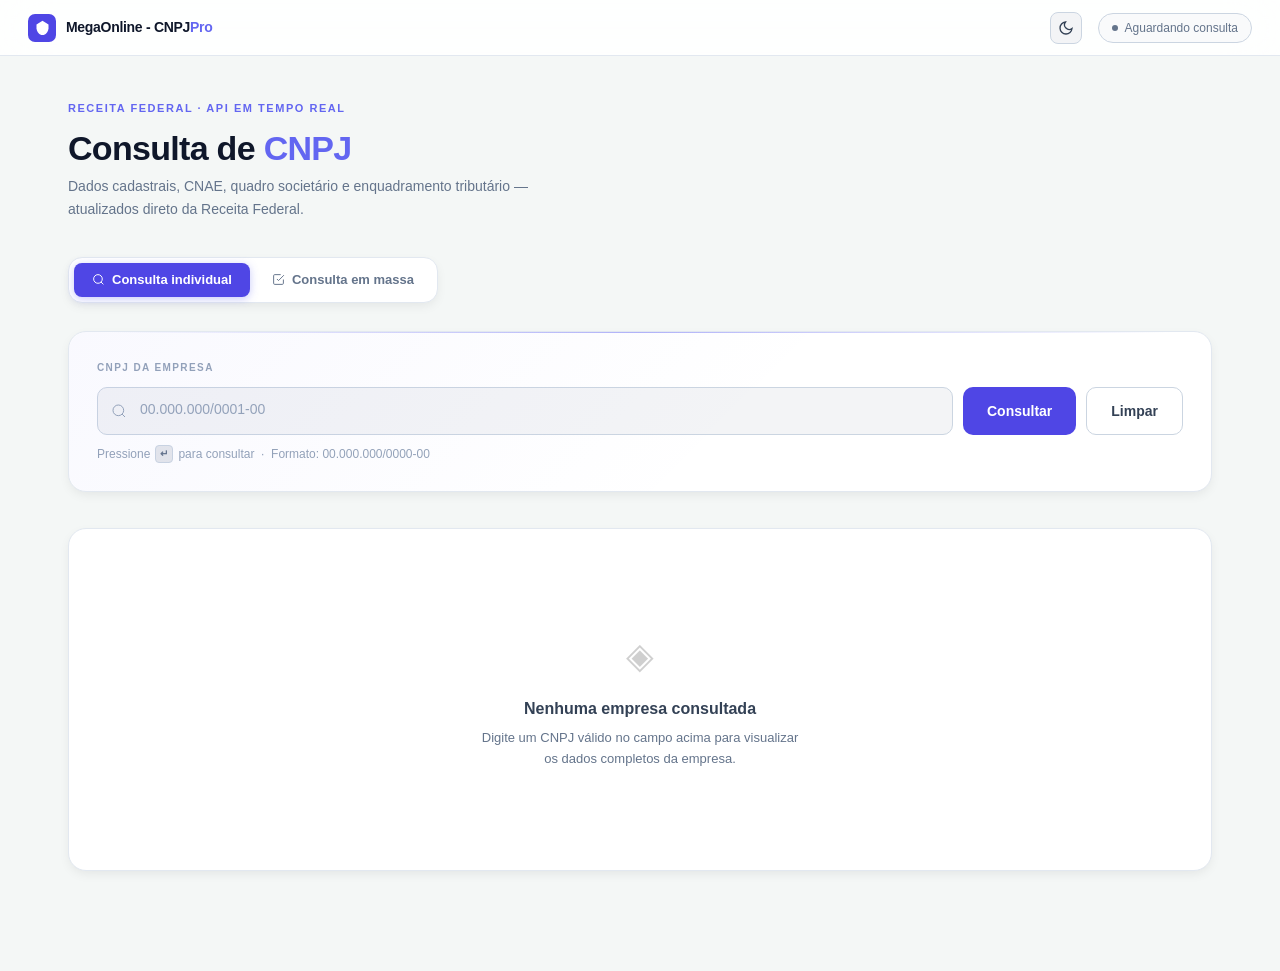
==== index.html @ 626a28a5 "fix: corrige Inscrição Estadual, fecha XSS e adiciona SEO, CSP e analytics A API de fallback (open.c" ====
<!DOCTYPE html>
<html lang="pt-BR">
<head>
  <meta charset="UTF-8" />
  <meta name="viewport" content="width=device-width, initial-scale=1.0" />
  <title>Consulta de CNPJ Grátis — Dados da Receita Federal | MegaOnline CNPJ Pro</title>
  <meta name="description" content="Consulte CNPJ grátis e sem cadastro: razão social, inscrição estadual, situação cadastral, CNAEs, quadro societário e regime tributário. Consulta individual ou em massa, com exportação em CSV." />
  <link rel="canonical" href="https://marcosdemori.github.io/consultar-cnpj/" />
  <meta name="robots" content="index, follow, max-image-preview:large" />
  <meta name="author" content="Marcos De Mori Laiola" />
  <meta name="referrer" content="strict-origin-when-cross-origin" />
  <meta name="theme-color" content="#09090b" media="(prefers-color-scheme: dark)" />
  <meta name="theme-color" content="#f4f7f6" media="(prefers-color-scheme: light)" />

  <!-- Content Security Policy: defesa em profundidade contra injeção via dados das APIs.
       'unsafe-inline' permanece em style-src porque o HTML e o render usam atributos
       style="..."; já script-src não precisa dele (nenhum script inline nem onclick).
       frame-ancestors é ignorado em meta tag e o GitHub Pages não define headers,
       então proteção contra clickjacking exigiria outra hospedagem. -->
  <meta http-equiv="Content-Security-Policy" content="default-src 'none'; script-src 'self' https://static.cloudflareinsights.com; style-src 'self' 'unsafe-inline' https://fonts.googleapis.com; font-src https://fonts.gstatic.com; img-src 'self' data:; connect-src https://publica.cnpj.ws https://open.cnpja.com https://cloudflareinsights.com https://static.cloudflareinsights.com; base-uri 'self'; form-action 'none'; object-src 'none'" />

  <!-- Open Graph / Twitter: preview ao compartilhar em WhatsApp, LinkedIn e X -->
  <meta property="og:type" content="website" />
  <meta property="og:site_name" content="MegaOnline CNPJ Pro" />
  <meta property="og:locale" content="pt_BR" />
  <meta property="og:url" content="https://marcosdemori.github.io/consultar-cnpj/" />
  <meta property="og:title" content="Consulta de CNPJ Grátis — Dados da Receita Federal" />
  <meta property="og:description" content="Razão social, inscrição estadual, situação cadastral, CNAEs e quadro societário. Consulta individual ou em massa, com exportação em CSV." />
  <meta property="og:image" content="https://marcosdemori.github.io/consultar-cnpj/og-image.png" />
  <meta property="og:image:width" content="1200" />
  <meta property="og:image:height" content="630" />
  <meta property="og:image:alt" content="MegaOnline CNPJ Pro — consulta de CNPJ" />
  <meta name="twitter:card" content="summary_large_image" />
  <meta name="twitter:title" content="Consulta de CNPJ Grátis — Dados da Receita Federal" />
  <meta name="twitter:description" content="Razão social, inscrição estadual, situação cadastral, CNAEs e quadro societário. Consulta individual ou em massa." />
  <meta name="twitter:image" content="https://marcosdemori.github.io/consultar-cnpj/og-image.png" />

  <link rel="icon" href="data:image/svg+xml,<svg xmlns='http://www.w3.org/2000/svg' viewBox='0 0 24 24' fill='%236366f1'><path d='M3 21h18v-2H3v2zm4-4h2v-2H7v2zm0-4h2v-2H7v2zm0-4h2V7H7v2zm4 8h2v-2h-2v2zm0-4h2v-2h-2v2zm0-4h2V7h-2v2zm4 8h2v-2h-2v2zm0-4h2v-2h-2v2zm0-4h2V7h-2v2zM5 5v14h14V5H5z'/></svg>"/>
  <link rel="apple-touch-icon" href="data:image/svg+xml,<svg xmlns='http://www.w3.org/2000/svg' viewBox='0 0 24 24' fill='%236366f1'><path d='M3 21h18v-2H3v2zm4-4h2v-2H7v2zm0-4h2v-2H7v2zm0-4h2V7H7v2zm4 8h2v-2h-2v2zm0-4h2v-2h-2v2zm0-4h2V7h-2v2zm4 8h2v-2h-2v2zm0-4h2v-2h-2v2zm0-4h2V7h-2v2zM5 5v14h14V5H5z'/></svg>"/>
  <link rel="manifest" href="manifest.json" />
  <link rel="preconnect" href="https://fonts.googleapis.com" />
  <link rel="preconnect" href="https://fonts.gstatic.com" crossorigin />
  <link href="https://fonts.googleapis.com/css2?family=Inter:wght@300;400;500;600;700&family=JetBrains+Mono:wght@400;500&display=swap" rel="stylesheet" />

  <link rel="stylesheet" href="styles.css" />

  <!-- Lê e remove o ?cnpj= da URL antes de qualquer script de terceiros carregar. -->
  <script src="boot.js"></script>

  <script type="application/ld+json">
  {
    "@context": "https://schema.org",
    "@type": "WebApplication",
    "name": "MegaOnline CNPJ Pro",
    "url": "https://marcosdemori.github.io/consultar-cnpj/",
    "applicationCategory": "BusinessApplication",
    "operatingSystem": "Any",
    "inLanguage": "pt-BR",
    "description": "Consulta de CNPJ com dados cadastrais, inscri\u00e7\u00e3o estadual, CNAEs, quadro societ\u00e1rio e regime tribut\u00e1rio, individual ou em massa.",
    "offers": { "@type": "Offer", "price": "0", "priceCurrency": "BRL" },
    "author": { "@type": "Person", "name": "Marcos De Mori Laiola" }
  }
  </script>
</head>

<body class="dark-mode">

  <nav class="nav">
    <a class="nav-logo" href="#">
      <div class="nav-mark">
        <svg viewBox="0 0 20 20"><path d="M10 1L2 6v5c0 4.418 3.358 8.558 8 9.5C14.642 19.558 18 15.418 18 11V6L10 1z"/></svg>
      </div>
      <span class="nav-brand">MegaOnline - CNPJ<span>Pro</span></span>
    </a>
    <button class="theme-btn" id="themeToggle" type="button" title="Alternar tema" aria-label="Alternar entre tema claro e escuro">
      <svg id="themeIcon" viewBox="0 0 24 24"><path d="M12 1v2M12 21v2M4.22 4.22l1.42 1.42M18.36 18.36l1.42 1.42M1 12h2M21 12h2M4.22 19.78l1.42-1.42M18.36 5.64l1.42-1.42M12 7a5 5 0 1 0 0 10 5 5 0 0 0 0-10z"></path></svg>
    </button>
    <div class="nav-pill" id="statusBadge" role="status" aria-live="polite"><div class="nav-dot"></div>Aguardando consulta</div>
  </nav>

  <div class="shell">
    <div class="hero">
      <div class="hero-tag">Receita Federal · API em tempo real</div>
      <h1 class="hero-title">Consulta de <em>CNPJ</em></h1>
      <p class="hero-desc">Dados cadastrais, CNAE, quadro societário e enquadramento tributário — atualizados direto da Receita Federal.</p>
    </div>

    <!-- TABS -->
    <div class="tabs">
      <button class="tab-btn active" id="tabUnico" type="button" role="tab" aria-selected="true" aria-controls="panelUnico">
        <svg viewBox="0 0 24 24"><circle cx="11" cy="11" r="8"/><path d="m21 21-4.35-4.35"/></svg>
        Consulta individual
      </button>
      <button class="tab-btn" id="tabMassa" type="button" role="tab" aria-selected="false" aria-controls="panelMassa">
        <svg viewBox="0 0 24 24"><path d="M9 11l3 3L22 4"/><path d="M21 12v7a2 2 0 01-2 2H5a2 2 0 01-2-2V5a2 2 0 012-2h11"/></svg>
        Consulta em massa
      </button>
    </div>

    <!-- PAINEL INDIVIDUAL -->
    <div class="tab-panel active" id="panelUnico">
      <div class="search-card">
        <div class="s-lbl">CNPJ da empresa</div>
        <div class="s-row">
          <div class="s-wrap">
            <svg class="s-ico" viewBox="0 0 24 24"><circle cx="11" cy="11" r="8"/><path d="m21 21-4.35-4.35"/></svg>
            <input class="s-in mono" id="cnpjInput" type="text" placeholder="00.000.000/0001-00" autocomplete="off" spellcheck="false"/>
          </div>
          <button class="btn btn-p" id="consultarBtn">Consultar</button>
          <button class="btn btn-g" id="limparBtn">Limpar</button>
        </div>
        <div class="s-hint">Pressione <span class="kbd">↵</span> para consultar &nbsp;·&nbsp; Formato: 00.000.000/0000-00</div>
        <div class="err" id="errorBox">
          <svg class="err-ic" viewBox="0 0 24 24"><circle cx="12" cy="12" r="10"/><path d="M12 8v4M12 16h.01"/></svg>
          <span id="errorText"></span>
        </div>
        <div class="toast" id="toastBox"></div>
        <div class="hist" id="historyStrip">
          <div class="hist-lbl">Consultas recentes</div>
          <div class="hist-row" id="historyList"></div>
        </div>
      </div>

      <div class="empty" id="emptyState">
        <div class="empty-g">◈</div>
        <h2>Nenhuma empresa consultada</h2>
        <p>Digite um CNPJ válido no campo acima para visualizar os dados completos da empresa.</p>
      </div>

      <div class="result" id="resultSection">
        <div class="banner ani">
          <div class="ban-top">
            <div>
              <div class="ban-name" id="banName">—</div>
              <div class="ban-fantasy" id="banFantasy">—</div>
              <div class="badges" id="banBadges"></div>
            </div>
          </div>
          <div class="ban-meta" id="banMeta"></div>
          <div class="ban-acts">
            <button class="bact" id="shareBtn">
              <svg viewBox="0 0 24 24"><path d="M10 13a5 5 0 007.54.54l3-3a5 5 0 00-7.07-7.07l-1.72 1.71"/><path d="M14 11a5 5 0 00-7.54-.54l-3 3a5 5 0 007.07 7.07l1.71-1.71"/></svg>
              Copiar link
            </button>
            <button class="bact" id="pdfBtn">
              <svg viewBox="0 0 24 24"><path d="M14 2H6a2 2 0 00-2 2v16a2 2 0 002 2h12a2 2 0 002-2V8z"/><polyline points="14,2 14,8 20,8"/><line x1="16" y1="13" x2="8" y2="13"/><line x1="16" y1="17" x2="8" y2="17"/></svg>
              Exportar PDF
            </button>
          </div>
        </div>

        <div class="cgrid ani">
          <div class="mcol">
            <div class="card">
              <div class="ch">
                <div class="ch-left">
                  <div class="cicon ci-i"><svg viewBox="0 0 24 24"><path d="M20 21v-2a4 4 0 00-4-4H8a4 4 0 00-4 4v2"/><circle cx="12" cy="7" r="4"/></svg></div>
                  <div><div class="ctitle">Dados cadastrais</div><div class="csub">Registro na Receita Federal</div></div>
                </div>
              </div>
              <div class="fgrid" id="dadosCadastrais"></div>
            </div>
            <div class="card">
              <div class="ch">
                <div class="ch-left">
                  <div class="cicon ci-t"><svg viewBox="0 0 24 24"><path d="M21 10c0 7-9 13-9 13S3 17 3 10a9 9 0 0118 0z"/><circle cx="12" cy="10" r="3"/></svg></div>
                  <div><div class="ctitle">Endereço e contato</div><div class="csub">Localização do estabelecimento</div></div>
                </div>
              </div>
              <div class="fgrid" id="enderecoContato"></div>
            </div>
            <div class="card">
              <div class="ch">
                <div class="ch-left">
                  <div class="cicon ci-b"><svg viewBox="0 0 24 24"><path d="M9 5H7a2 2 0 00-2 2v12a2 2 0 002 2h10a2 2 0 002-2V7a2 2 0 00-2-2h-2"/><rect x="9" y="3" width="6" height="4" rx="1"/><path d="M9 12h6M9 16h4"/></svg></div>
                  <div><div class="ctitle">Atividades CNAE</div><div class="csub">Classificação Nacional de Atividades Econômicas</div></div>
                </div>
                <div class="ccnt" id="cnaeCount"></div>
              </div>
              <div class="sec-h">Atividade principal</div>
              <div id="cnaeMain"></div>
              <div id="cnaeSecWrap">
                <div class="sec-h">Atividades secundárias</div>
                <div class="csec" id="cnaeList"></div>
              </div>
            </div>
            <div class="card">
              <div class="ch">
                <div class="ch-left">
                  <div class="cicon ci-p"><svg viewBox="0 0 24 24"><path d="M17 21v-2a4 4 0 00-4-4H5a4 4 0 00-4 4v2"/><circle cx="9" cy="7" r="4"/><path d="M23 21v-2a4 4 0 00-3-3.87M16 3.13a4 4 0 010 7.75"/></svg></div>
                  <div><div class="ctitle">Quadro societário</div><div class="csub">Sócios e qualificações</div></div>
                </div>
                <div class="ccnt" id="sociosCount"></div>
              </div>
              <div id="sociosList" style="margin-top:4px"></div>
            </div>
          </div>
          <div class="scol">
            <div class="card">
              <div class="ch">
                <div class="ch-left">
                  <div class="cicon ci-g"><svg viewBox="0 0 24 24"><path d="M12 22s8-4 8-10V5l-8-3-8 3v7c0 6 8 10 8 10z"/></svg></div>
                  <div><div class="ctitle">Regime tributário</div><div class="csub">Enquadramento fiscal</div></div>
                </div>
              </div>
              <div id="regimeSection"></div>
            </div>
            <div class="card">
              <div class="ch">
                <div class="ch-left">
                  <div class="cicon ci-a"><svg viewBox="0 0 24 24"><line x1="12" y1="1" x2="12" y2="23"/><path d="M17 5H9.5a3.5 3.5 0 000 7h5a3.5 3.5 0 010 7H6"/></svg></div>
                  <div><div class="ctitle">Capital e porte</div><div class="csub">Informações societárias</div></div>
                </div>
              </div>
              <div class="fgrid col1" id="capitalPorte" style="margin-top:4px"></div>
            </div>
            <div class="card">
              <div class="ch">
                <div class="ch-left">
                  <div class="cicon ci-i"><svg viewBox="0 0 24 24"><rect x="2" y="3" width="20" height="14" rx="2"/><line x1="8" y1="21" x2="16" y2="21"/><line x1="12" y1="17" x2="12" y2="21"/></svg></div>
                  <div><div class="ctitle">Inscrições</div><div class="csub">Estadual e municipal</div></div>
                </div>
              </div>
              <div class="fgrid col1" id="inscricoes" style="margin-top:4px"></div>
            </div>
            <div class="card">
              <div class="ch">
                <div class="ch-left">
                  <div class="cicon ci-r"><svg viewBox="0 0 24 24"><rect x="3" y="4" width="18" height="18" rx="2"/><line x1="16" y1="2" x2="16" y2="6"/><line x1="8" y1="2" x2="8" y2="6"/><line x1="3" y1="10" x2="21" y2="10"/></svg></div>
                  <div><div class="ctitle">Cronologia</div><div class="csub">Datas relevantes</div></div>
                </div>
              </div>
              <div class="tl" id="cronologia" style="margin-top:8px"></div>
            </div>
          </div>
        </div>
      </div>
    </div><!-- /panelUnico -->

    <!-- PAINEL EM MASSA -->
    <div class="tab-panel" id="panelMassa">
      <div class="bulk-card">
        <div class="bulk-header">
          <div>
            <div class="bulk-title">Consulta em massa</div>
            <div class="bulk-sub">Cole um CNPJ por linha (com ou sem formatação). Limite de 50 por lote.</div>
          </div>
        </div>

        <div class="bulk-textarea-wrap">
          <textarea class="bulk-textarea" id="bulkInput" placeholder="11.111.111/0001-11&#10;22.222.222/0001-22&#10;33333333000133&#10;..." spellcheck="false"></textarea>
          <div class="bulk-count-badge" id="bulkCountBadge">0 CNPJs</div>
        </div>

        <div class="bulk-opts">
          <label class="bulk-opt-label">
            Intervalo entre consultas:
            <input type="range" id="delaySlider" min="1" max="10" value="3" step="1"/>
            <span class="delay-val" id="delayVal">3s</span>
          </label>
        </div>

        <div class="bulk-actions">
          <button class="btn btn-p" id="bulkStartBtn" style="height:42px;font-size:13px">
            Iniciar consultas
          </button>
          <button class="btn btn-g" id="bulkStopBtn" style="height:42px;font-size:13px;display:none">
            Pausar
          </button>
          <button class="btn btn-g" id="bulkClearBtn" style="height:42px;font-size:13px">
            Limpar
          </button>
        </div>
      </div>

      <!-- PROGRESSO -->
      <div class="bulk-progress" id="bulkProgress">
        <div class="progress-header">
          <span class="progress-label" id="progressLabel">Consultando...</span>
          <span class="progress-pct" id="progressPct">0%</span>
        </div>
        <div class="progress-bar-wrap"><div class="progress-bar" id="progressBar"></div></div>
        <div class="progress-stats">
          <div class="pstat"><div class="pstat-n" id="ps-total">0</div><div class="pstat-l">Total</div></div>
          <div class="pstat"><div class="pstat-n a" id="ps-pend">0</div><div class="pstat-l">Pendentes</div></div>
          <div class="pstat"><div class="pstat-n g" id="ps-ok">0</div><div class="pstat-l">Sucesso</div></div>
          <div class="pstat"><div class="pstat-n r" id="ps-err">0</div><div class="pstat-l">Erros</div></div>
        </div>

        <div class="bulk-results-wrap">
          <div class="bulk-results-head">
            <div class="brh-cell">CNPJ</div>
            <div class="brh-cell">Razão social</div>
            <div class="brh-cell">IE</div>
            <div class="brh-cell">Regime</div>
            <div class="brh-cell">Situação</div>
            <div class="brh-cell">Status</div>
          </div>
          <div class="bulk-results-body" id="bulkResultsBody"></div>
        </div>

        <div class="bulk-export-bar">
          <span class="export-label" id="exportLabel">—</span>
          <div class="export-btns">
            <button class="btn-sm" id="exportCsvBtn" disabled>
              <svg viewBox="0 0 24 24"><path d="M21 15v4a2 2 0 01-2 2H5a2 2 0 01-2-2v-4"/><polyline points="7,10 12,15 17,10"/><line x1="12" y1="15" x2="12" y2="3"/></svg>
              Exportar CSV
            </button>
            <button class="btn-sm accent" id="copiarTudoBtn" disabled>
              <svg viewBox="0 0 24 24"><rect x="9" y="9" width="13" height="13" rx="2"/><path d="M5 15H4a2 2 0 01-2-2V4a2 2 0 012-2h9a2 2 0 012 2v1"/></svg>
              Copiar tudo
            </button>
          </div>
        </div>
      </div>

      <div class="bulk-empty" id="bulkEmpty">
        <div class="bulk-empty-g">◈◈</div>
        <h2>Nenhuma consulta em lote iniciada</h2>
        <p>Cole os CNPJs no campo acima e clique em "Iniciar consultas" para processar em massa.</p>
      </div>
    </div><!-- /panelMassa -->

  </div><!-- /shell -->

  <textarea id="cFB" style="position:absolute;left:-9999px" aria-hidden="true"></textarea>

  <script src="app.js"></script>

  <!-- Cloudflare Web Analytics -->
  <script type='module' src='https://static.cloudflareinsights.com/beacon.min.js' data-cf-beacon='{"token": "f7c1c8c363844798bdaebcd41b429511"}'></script>
  <!-- End Cloudflare Web Analytics -->
</body>
</html>
---- styles.css ----
*, *::before, *::after { box-sizing: border-box; margin: 0; padding: 0; }

:root {
  --bg: #09090b; --bg-nav: rgba(9,9,11,.9); --surface: #111115; --surface2: #17171c;
  --surface3: #1e1e25; --surface4: #25252e; --border: #2a2a35; --border2: #38384a;
  --border3: #4a4a60; --text: #f4f4f6; --text2: #a1a1b5; --text3: #6b6b80; --text4: #44444f;
  --accent: #6366f1; --accent-light: #818cf8; --accent-bg: rgba(99,102,241,.08);
  --accent-border: rgba(99,102,241,.25); --green: #22c55e; --green-bg: rgba(34,197,94,.08);
  --green-border: rgba(34,197,94,.2); --green-text: #4ade80; --amber: #f59e0b;
  --amber-bg: rgba(245,158,11,.08); --amber-border: rgba(245,158,11,.2); --amber-text: #fbbf24;
  --red: #ef4444; --red-bg: rgba(239,68,68,.08); --red-border: rgba(239,68,68,.2); --red-text: #f87171;
  --shadow: none; --nav-h: 56px; --r: 10px; --r-lg: 14px; --r-xl: 18px;
}

body.light-mode {
  --bg: #f4f7f6; --bg-nav: rgba(255,255,255,.9); --surface: #fff; --surface2: #f9fafb;
  --surface3: #f3f4f6; --surface4: #e5e7eb; --border: #e2e8f0; --border2: #cbd5e1;
  --border3: #94a3b8; --text: #0f172a; --text2: #334155; --text3: #64748b; --text4: #94a3b8;
  --accent: #4f46e5; --accent-light: #6366f1; --accent-bg: rgba(79,70,229,.05);
  --accent-border: rgba(79,70,229,.1); --green-text: #16a34a; --red-text: #dc2626;
  --amber-text: #d97706; --shadow: 0 4px 12px -2px rgba(0,0,0,.08);
}

html { scroll-behavior: smooth; }
body { font-family:'Inter',sans-serif; background:var(--bg); color:var(--text); min-height:100vh;
  line-height:1.5; -webkit-font-smoothing:antialiased; transition:background .3s,color .3s; }
.mono { font-family:'JetBrains Mono',monospace; }

/* NAV */
.nav { position:sticky; top:0; z-index:100; height:var(--nav-h); background:var(--bg-nav);
  backdrop-filter:blur(24px); border-bottom:1px solid var(--border); display:flex;
  align-items:center; padding:0 28px; gap:16px; }
.nav-logo { display:flex; align-items:center; gap:10px; text-decoration:none; }
.nav-mark { width:28px; height:28px; background:var(--accent); border-radius:7px;
  display:flex; align-items:center; justify-content:center; }
.nav-mark svg { width:15px; height:15px; fill:white; }
.nav-brand { font-size:14px; font-weight:700; color:var(--text); letter-spacing:-.3px; }
.nav-brand span { color:var(--accent-light); }
.theme-btn { background:var(--surface3); border:1px solid var(--border2); color:var(--text2);
  width:32px; height:32px; border-radius:8px; cursor:pointer; display:flex; align-items:center;
  justify-content:center; margin-left:auto; transition:all .2s; }
.theme-btn:hover { background:var(--surface4); color:var(--text); }
.theme-btn svg { width:16px; height:16px; fill:none; stroke:currentColor; stroke-width:2; }
.nav-pill { display:inline-flex; align-items:center; gap:7px; padding:5px 13px;
  border:1px solid var(--border2); border-radius:999px; font-size:12px; font-weight:500;
  color:var(--text3); background:var(--surface2); transition:all .3s; }
.nav-pill.active { color:var(--green-text); border-color:var(--green-border); background:var(--green-bg); }
.nav-pill.loading { color:var(--amber-text); border-color:var(--amber-border); background:var(--amber-bg); }
.nav-dot { width:6px; height:6px; border-radius:50%; background:currentColor; }
.nav-pill.loading .nav-dot { animation:blink 1s infinite; }
@keyframes blink { 0%,100%{opacity:1} 50%{opacity:.2} }

/* SHELL */
.shell { max-width:1200px; margin:0 auto; padding:44px 28px 100px; }
.hero { margin-bottom:36px; }
.hero-tag { font-size:11px; font-weight:600; text-transform:uppercase; letter-spacing:.14em;
  color:var(--accent-light); margin-bottom:12px; }
.hero-title { font-size:34px; font-weight:700; letter-spacing:-.7px; line-height:1.12; color:var(--text); }
.hero-title em { font-style:normal; color:var(--accent-light); }
.hero-desc { color:var(--text3); font-size:14px; margin-top:8px; max-width:500px; line-height:1.65; }

/* TABS */
.tabs { display:flex; gap:4px; margin-bottom:28px; background:var(--surface); border:1px solid var(--border);
  border-radius:var(--r-lg); padding:5px; width:fit-content; box-shadow:var(--shadow); }
.tab-btn { height:34px; padding:0 18px; border:none; border-radius:8px; font-family:'Inter',sans-serif;
  font-size:13px; font-weight:600; cursor:pointer; background:transparent; color:var(--text3);
  transition:all .18s; display:flex; align-items:center; gap:7px; }
.tab-btn:hover { color:var(--text2); background:var(--surface3); }
.tab-btn.active { background:var(--accent); color:#fff; box-shadow:0 2px 8px rgba(99,102,241,.35); }
.tab-btn svg { width:13px; height:13px; stroke:currentColor; fill:none; stroke-width:1.8; }
.tab-panel { display:none; }
.tab-panel.active { display:block; }

/* SEARCH CARD */
.search-card { background:var(--surface); border:1px solid var(--border); border-radius:var(--r-xl);
  padding:28px; margin-bottom:36px; position:relative; box-shadow:var(--shadow); }
.search-card::after { content:''; position:absolute; inset:0; border-radius:var(--r-xl);
  background:linear-gradient(135deg,rgba(99,102,241,.04),transparent 60%); pointer-events:none; }
.search-card::before { content:''; position:absolute; top:0; left:40px; right:40px; height:1px;
  background:linear-gradient(90deg,transparent,rgba(99,102,241,.5),transparent); }
.s-lbl { font-size:10px; font-weight:700; text-transform:uppercase; letter-spacing:.14em;
  color:var(--text4); margin-bottom:12px; }
.s-row { display:flex; gap:10px; flex-wrap:wrap; }
.s-wrap { flex:1; min-width:220px; position:relative; }
.s-ico { position:absolute; left:14px; top:50%; transform:translateY(-50%); width:16px; height:16px;
  stroke:var(--text4); fill:none; stroke-width:1.5; pointer-events:none; transition:stroke .2s; }
.s-wrap:focus-within .s-ico { stroke:var(--accent-light); }
.s-in { width:100%; height:48px; background:var(--surface3); border:1px solid var(--border2);
  border-radius:var(--r); color:var(--text); font-family:'JetBrains Mono',monospace; font-size:15px;
  font-weight:500; padding:0 14px 0 42px; outline:none; transition:all .2s; letter-spacing:.5px; }
.s-in:focus { border-color:var(--accent); box-shadow:0 0 0 3px rgba(99,102,241,.13); background:var(--surface4); }
.s-in::placeholder { font-family:'Inter',sans-serif; color:var(--text4); font-weight:400; font-size:14px; letter-spacing:0; }
.btn { height:48px; border:none; border-radius:var(--r); font-family:'Inter',sans-serif; font-size:14px;
  font-weight:600; cursor:pointer; padding:0 24px; transition:all .18s; white-space:nowrap; }
.btn-p { background:var(--accent); color:#fff; }
.btn-p:hover { background:#5558e8; box-shadow:0 4px 20px rgba(99,102,241,.4); transform:translateY(-1px); }
.btn-p:active { transform:none; box-shadow:none; }
.btn-p:disabled { opacity:.4; cursor:not-allowed; transform:none; box-shadow:none; }
.btn-g { background:transparent; color:var(--text2); border:1px solid var(--border2); }
.btn-g:hover { background:var(--surface3); color:var(--text); border-color:var(--border3); }
.s-hint { margin-top:10px; font-size:12px; color:var(--text4); display:flex; align-items:center; gap:5px; }
.kbd { display:inline-flex; align-items:center; justify-content:center; min-width:18px; height:18px;
  padding:0 4px; background:var(--surface4); border:1px solid var(--border2); border-radius:4px;
  font-size:10px; font-weight:600; color:var(--text3); }
.err { margin-top:12px; font-size:13px; color:var(--red-text); font-weight:500; display:none; align-items:center; gap:7px; }
.err-ic { width:14px; height:14px; stroke:currentColor; fill:none; stroke-width:2; flex-shrink:0; }
.toast { margin-top:12px; font-size:13px; font-weight:500; padding:10px 14px; border-radius:var(--r);
  display:none; align-items:center; gap:8px; }
.toast.ok { background:var(--green-bg); border:1px solid var(--green-border); color:var(--green-text); }
.toast.warn { background:var(--amber-bg); border:1px solid var(--amber-border); color:var(--amber-text); }

/* HISTÓRICO */
.hist { margin-top:20px; padding-top:20px; border-top:1px solid var(--border); display:none; }
.hist-lbl { font-size:10px; font-weight:700; text-transform:uppercase; letter-spacing:.14em;
  color:var(--text4); margin-bottom:10px; }
.hist-row { display:flex; flex-wrap:wrap; gap:6px; }
.chip { font-family:'JetBrains Mono',monospace; font-size:11px; font-weight:500; padding:5px 13px;
  border-radius:999px; border:1px solid var(--border2); background:var(--surface3); color:var(--text3);
  cursor:pointer; transition:all .15s; letter-spacing:.3px; }
.chip:hover { border-color:var(--accent-border); background:var(--accent-bg); color:var(--accent-light); }

/* EMPTY */
.empty { text-align:center; padding:100px 24px; background:var(--surface); border:1px solid var(--border);
  border-radius:var(--r-xl); box-shadow:var(--shadow); }
.empty-g { font-size:36px; margin-bottom:14px; opacity:.2; filter:grayscale(1); }
.empty h2 { font-size:16px; font-weight:600; color:var(--text2); margin-bottom:6px; }
.empty p { font-size:13px; color:var(--text3); max-width:320px; margin:0 auto; line-height:1.65; }

/* RESULTADO */
.result { display:none; }
@keyframes up { from{opacity:0;transform:translateY(10px)} to{opacity:1;transform:none} }
.ani { animation:up .3s ease; }

.banner { background:var(--surface); border:1px solid var(--border); border-radius:var(--r-xl);
  padding:28px 32px; margin-bottom:24px; position:relative; overflow:hidden; box-shadow:var(--shadow); }
.banner::before { content:''; position:absolute; top:0; left:60px; right:60px; height:1px;
  background:linear-gradient(90deg,transparent,rgba(99,102,241,.45),transparent); }
.banner::after { content:''; position:absolute; inset:0;
  background:radial-gradient(ellipse 600px 200px at 50% -60px,rgba(99,102,241,.05),transparent); pointer-events:none; }
.ban-top { display:flex; align-items:flex-start; justify-content:space-between; gap:16px; flex-wrap:wrap; margin-bottom:22px; }
.ban-name { font-size:26px; font-weight:700; letter-spacing:-.6px; color:var(--text); line-height:1.15; }
.ban-fantasy { font-size:13px; color:var(--text3); margin-top:4px; font-weight:400; }
.badges { display:flex; flex-wrap:wrap; gap:6px; margin-top:14px; }
.bdg { display:inline-flex; align-items:center; gap:5px; padding:4px 12px; border-radius:999px;
  font-size:11px; font-weight:600; border:1px solid; letter-spacing:.02em; }
.bdg-dot { width:5px; height:5px; border-radius:50%; background:currentColor; flex-shrink:0; }
.bdg-g { background:var(--green-bg); border-color:var(--green-border); color:var(--green-text); }
.bdg-a { background:var(--amber-bg); border-color:var(--amber-border); color:var(--amber-text); }
.bdg-r { background:var(--red-bg); border-color:var(--red-border); color:var(--red-text); }
.bdg-i { background:var(--accent-bg); border-color:var(--accent-border); color:var(--accent-light); }
.bdg-n { background:var(--surface3); border-color:var(--border2); color:var(--text2); }
.ban-meta { display:grid; grid-template-columns:repeat(auto-fit,minmax(130px,1fr)); gap:0;
  border:1px solid var(--border); border-radius:var(--r); overflow:hidden; margin-bottom:22px; }
.bm-item { padding:14px 16px; border-right:1px solid var(--border); border-bottom:1px solid var(--border); }
.bm-item.copyable { cursor:pointer; transition:all .2s; }
.bm-item.copyable:hover { background:var(--accent-bg); }
.bm-item:last-child { border-right:none; }
.bm-lbl { font-size:9px; font-weight:700; text-transform:uppercase; letter-spacing:.14em; color:var(--text4); margin-bottom:5px; }
.bm-val { font-size:13px; font-weight:600; color:var(--text); }
.bm-val.mono { font-family:'JetBrains Mono',monospace; font-size:12px; letter-spacing:.3px; }
.bm-val.g { color:var(--green-text); } .bm-val.r { color:var(--red-text); } .bm-val.a { color:var(--amber-text); }
.ban-acts { display:flex; flex-wrap:wrap; gap:6px; }
.bact { height:32px; padding:0 14px; font-size:12px; font-weight:600; border-radius:var(--r); cursor:pointer;
  border:1px solid var(--border2); background:var(--surface3); color:var(--text3); font-family:'Inter',sans-serif;
  transition:all .15s; display:inline-flex; align-items:center; gap:6px; }
.bact svg { width:13px; height:13px; stroke:currentColor; fill:none; stroke-width:1.5; }
.bact:hover { background:var(--surface4); color:var(--text); border-color:var(--border3); }

.cgrid { display:grid; grid-template-columns:1fr 340px; gap:20px; align-items:start; }
.mcol,.scol { display:grid; gap:20px; }

.card { background:var(--surface); border:1px solid var(--border); border-radius:var(--r-xl);
  padding:24px; transition:border-color .2s; box-shadow:var(--shadow); }
.card:hover { border-color:var(--border2); }
.ch { display:flex; align-items:center; justify-content:space-between; margin-bottom:20px; }
.ch-left { display:flex; align-items:center; gap:10px; }
.cicon { width:32px; height:32px; border-radius:var(--r); display:flex; align-items:center; justify-content:center; flex-shrink:0; }
.cicon svg { width:14px; height:14px; stroke:currentColor; fill:none; stroke-width:1.5; }
.ci-i { background:rgba(99,102,241,.1); color:#a5b4fc; }
.ci-g { background:rgba(34,197,94,.08); color:#86efac; }
.ci-a { background:rgba(245,158,11,.08); color:#fcd34d; }
.ci-b { background:rgba(59,130,246,.08); color:#93c5fd; }
.ci-p { background:rgba(168,85,247,.08); color:#d8b4fe; }
.ci-t { background:rgba(20,184,166,.08); color:#5eead4; }
.ci-r { background:rgba(239,68,68,.08); color:#fca5a5; }
.ctitle { font-size:14px; font-weight:600; color:var(--text); letter-spacing:-.2px; }
.csub { font-size:11px; color:var(--text4); margin-top:1px; }
.ccnt { font-size:11px; font-weight:600; padding:2px 9px; border-radius:999px; background:var(--surface3);
  border:1px solid var(--border2); color:var(--text3); }
.fgrid { display:grid; grid-template-columns:repeat(auto-fit,minmax(150px,1fr)); gap:8px; }
.fgrid.col1 { grid-template-columns:1fr; }
.fi { background:var(--surface2); border:1px solid var(--border); border-radius:var(--r); padding:13px 14px; transition:all .15s; }
.fi:hover { border-color:var(--border2); }
.fi.copyable { cursor:pointer; }
.fi.copyable:hover { border-color:var(--accent); background:var(--accent-bg); }
.fi.copyable:active { transform:scale(.98); }
.fi-l { font-size:9px; font-weight:700; text-transform:uppercase; letter-spacing:.13em; color:var(--text4); margin-bottom:5px; }
.fi-v { font-size:13px; font-weight:500; color:var(--text); line-height:1.4; word-break:break-word; }
.fi-v.mono { font-family:'JetBrains Mono',monospace; font-size:12px; letter-spacing:.3px; }
.fi-v.g { color:var(--green-text); } .fi-v.r { color:var(--red-text); } .fi-v.a { color:var(--amber-text); }

/* CNAE */
.cnae-p { background:var(--surface2); border:1px solid var(--border); border-radius:var(--r);
  padding:14px 16px; display:flex; gap:12px; align-items:flex-start; margin-bottom:12px; }
.cnae-badge { font-family:'JetBrains Mono',monospace; font-size:11px; font-weight:500; color:var(--accent-light);
  background:var(--accent-bg); border:1px solid var(--accent-border); padding:3px 9px; border-radius:6px;
  white-space:nowrap; flex-shrink:0; margin-top:2px; }
.cnae-txt { font-size:13px; font-weight:500; color:var(--text); line-height:1.5; }
.sec-h { font-size:10px; font-weight:700; text-transform:uppercase; letter-spacing:.13em; color:var(--text4); margin:14px 0 8px; }
.csec { display:grid; gap:5px; }
.csec-i { background:var(--surface2); border:1px solid var(--border); border-radius:var(--r);
  padding:10px 14px; display:flex; gap:12px; align-items:flex-start; transition:border-color .15s; }
.csec-i:hover { border-color:var(--border2); }
.csec-code { font-family:'JetBrains Mono',monospace; font-size:10px; font-weight:500; color:var(--text4); white-space:nowrap; padding-top:1px; }
.csec-desc { font-size:12px; color:var(--text2); line-height:1.5; }

/* SÓCIOS */
.partner { background:var(--surface2); border:1px solid var(--border); border-radius:var(--r);
  padding:15px 16px; margin-bottom:8px; transition:border-color .15s; }
.partner:last-child { margin-bottom:0; }
.partner:hover { border-color:var(--border2); }
.p-row { display:flex; align-items:flex-start; gap:12px; }
.p-av { width:36px; height:36px; border-radius:50%; background:var(--accent-bg); border:1px solid var(--accent-border);
  display:flex; align-items:center; justify-content:center; font-size:12px; font-weight:700;
  color:var(--accent-light); flex-shrink:0; letter-spacing:-.5px; font-family:'Inter',sans-serif; }
.p-name { font-size:14px; font-weight:600; color:var(--text); letter-spacing:-.2px; }
.p-role { font-size:11px; color:var(--text3); margin-top:2px; }
.p-tags { display:flex; flex-wrap:wrap; gap:5px; margin-top:10px; }
.ptag { font-size:10px; font-weight:600; padding:3px 9px; border-radius:999px;
  background:var(--surface3); border:1px solid var(--border2); color:var(--text3); }

/* REGIME */
.rh { border-radius:var(--r); padding:20px; text-align:center; margin-bottom:12px; position:relative; }
.rh.simples { background:var(--green-bg); border:1px solid var(--green-border); }
.rh.mei { background:var(--amber-bg); border:1px solid var(--amber-border); }
.rh.ordinario { background:var(--accent-bg); border:1px solid var(--accent-border); }
.rh-lbl { font-size:9px; font-weight:700; text-transform:uppercase; letter-spacing:.14em; margin-bottom:8px; }
.rh.simples .rh-lbl,.rh.simples .rh-name { color:var(--green-text); }
.rh.mei .rh-lbl,.rh.mei .rh-name { color:var(--amber-text); }
.rh.ordinario .rh-lbl,.rh.ordinario .rh-name { color:var(--accent-light); }
.rh-name { font-size:19px; font-weight:700; letter-spacing:-.4px; }
.rh-desc { font-size:11px; color:var(--text3); margin-top:5px; line-height:1.5; }

/* TIMELINE */
.tl { display:grid; gap:0; }
.tl-item { display:flex; gap:12px; padding:12px 0; border-bottom:1px solid var(--border); }
.tl-item:last-child { border-bottom:none; padding-bottom:0; }
.tl-item:first-child { padding-top:0; }
.tl-dot { width:8px; height:8px; border-radius:50%; background:var(--border3); flex-shrink:0; margin-top:4px; }
.tl-dot.filled { background:var(--accent); }
.tl-l { font-size:11px; color:var(--text3); }
.tl-v { font-size:13px; font-weight:600; color:var(--text); margin-top:2px; }

/* ======= CONSULTA EM MASSA ======= */
.bulk-card { background:var(--surface); border:1px solid var(--border); border-radius:var(--r-xl);
  padding:28px; margin-bottom:24px; position:relative; box-shadow:var(--shadow); }
.bulk-card::before { content:''; position:absolute; top:0; left:40px; right:40px; height:1px;
  background:linear-gradient(90deg,transparent,rgba(99,102,241,.5),transparent); }

.bulk-header { display:flex; align-items:flex-start; justify-content:space-between; gap:16px; flex-wrap:wrap; margin-bottom:20px; }
.bulk-title { font-size:16px; font-weight:700; color:var(--text); letter-spacing:-.3px; margin-bottom:4px; }
.bulk-sub { font-size:13px; color:var(--text3); line-height:1.5; }

.bulk-textarea-wrap { position:relative; margin-bottom:16px; }
.bulk-textarea { width:100%; min-height:150px; background:var(--surface3); border:1px solid var(--border2);
  border-radius:var(--r); color:var(--text); font-family:'JetBrains Mono',monospace; font-size:13px;
  padding:14px 16px; outline:none; resize:vertical; line-height:1.7; transition:all .2s; }
.bulk-textarea:focus { border-color:var(--accent); box-shadow:0 0 0 3px rgba(99,102,241,.13); background:var(--surface4); }
.bulk-textarea::placeholder { font-family:'Inter',sans-serif; color:var(--text4); font-size:13px; }
.bulk-count-badge { position:absolute; bottom:12px; right:12px; font-size:10px; font-weight:700;
  text-transform:uppercase; letter-spacing:.1em; color:var(--accent-light); background:var(--accent-bg);
  border:1px solid var(--accent-border); padding:3px 10px; border-radius:999px; pointer-events:none; }

.bulk-opts { display:flex; align-items:center; gap:16px; flex-wrap:wrap; margin-bottom:20px; }
.bulk-opt-label { font-size:12px; color:var(--text3); display:flex; align-items:center; gap:6px; }
.bulk-opt-label input[type=range] { width:100px; accent-color:var(--accent); }
.delay-val { font-family:'JetBrains Mono',monospace; font-size:11px; font-weight:600; color:var(--accent-light);
  background:var(--accent-bg); border:1px solid var(--accent-border); padding:2px 8px; border-radius:6px; }
.bulk-actions { display:flex; gap:8px; flex-wrap:wrap; }

/* PROGRESSO */
.bulk-progress { display:none; margin-top:24px; }
.progress-header { display:flex; align-items:center; justify-content:space-between; margin-bottom:10px; }
.progress-label { font-size:13px; font-weight:600; color:var(--text2); }
.progress-pct { font-family:'JetBrains Mono',monospace; font-size:12px; color:var(--accent-light); font-weight:600; }
.progress-bar-wrap { height:6px; background:var(--surface3); border-radius:999px; overflow:hidden; margin-bottom:18px; }
.progress-bar { height:100%; background:var(--accent); border-radius:999px; transition:width .4s ease; width:0%; }
.progress-bar.done { background:var(--green); }
.progress-stats { display:grid; grid-template-columns:repeat(4,1fr); gap:8px; margin-bottom:18px; }
.pstat { background:var(--surface2); border:1px solid var(--border); border-radius:var(--r);
  padding:10px 12px; text-align:center; }
.pstat-n { font-size:18px; font-weight:700; color:var(--text); letter-spacing:-.5px; font-family:'JetBrains Mono',monospace; }
.pstat-l { font-size:9px; font-weight:700; text-transform:uppercase; letter-spacing:.12em; color:var(--text4); margin-top:2px; }
.pstat-n.g { color:var(--green-text); }
.pstat-n.r { color:var(--red-text); }
.pstat-n.a { color:var(--amber-text); }

/* LISTA DE RESULTADOS MASSA */
.bulk-results-wrap { border:1px solid var(--border); border-radius:var(--r-lg); overflow:hidden; }
.bulk-results-head { display:grid; grid-template-columns:165px 1fr 120px 110px 95px 60px; gap:0;
  background:var(--surface3); border-bottom:1px solid var(--border); padding:0; }
.brh-cell { font-size:9px; font-weight:700; text-transform:uppercase; letter-spacing:.12em;
  color:var(--text4); padding:10px 14px; border-right:1px solid var(--border); }
.brh-cell:last-child { border-right:none; }
.bulk-results-body { max-height:460px; overflow-y:auto; }
.bulk-results-body::-webkit-scrollbar { width:4px; }
.bulk-results-body::-webkit-scrollbar-thumb { background:var(--surface4); border-radius:99px; }

.br-row { display:grid; grid-template-columns:165px 1fr 120px 110px 95px 60px; gap:0;
  border-bottom:1px solid var(--border); transition:background .15s; align-items: center;}
.br-row:last-child { border-bottom:none; }
.br-row:hover { background:var(--surface2); }
.br-cell { padding:12px 14px; font-size:12px; color:var(--text2); border-right:1px solid var(--border);
  display:flex; align-items:center; overflow:hidden; }
.br-cell:last-child { border-right:none; }
.br-cnpj, .br-cell .mono { font-family:'JetBrains Mono',monospace; font-size:11px; letter-spacing:.3px; color:var(--text); font-weight:500; white-space: nowrap;}
.br-name { font-weight:500; color:var(--text); white-space:nowrap; overflow:hidden; text-overflow:ellipsis; display:block; }
.br-regime { font-size:10px; }
.br-sit { font-size:10px; font-weight:700; padding:3px 10px; border-radius:999px; border:1px solid; }
.br-sit.g { background:var(--green-bg); border-color:var(--green-border); color:var(--green-text); }
.br-sit.r { background:var(--red-bg); border-color:var(--red-border); color:var(--red-text); }
.br-sit.a { background:var(--amber-bg); border-color:var(--amber-border); color:var(--amber-text); }

.br-status-wrap { display:flex; align-items:center; justify-content:center; width: 100%; }
.spin { width:14px; height:14px; border:2px solid var(--border2); border-top-color:var(--accent);
  border-radius:50%; animation:spin .7s linear infinite; flex-shrink:0; }
@keyframes spin { to{transform:rotate(360deg)} }
.br-pending { color:var(--text4); font-size:11px; }
.br-error { color:var(--red-text); font-size:11px; white-space:nowrap; overflow:hidden; text-overflow:ellipsis; }
.br-ok-ico { width:16px; height:16px; color:var(--green-text); flex-shrink:0; }

.bulk-export-bar { display:flex; align-items:center; justify-content:space-between; flex-wrap:wrap; gap:10px;
  padding:14px 18px; background:var(--surface2); border-top:1px solid var(--border); }
.export-label { font-size:12px; color:var(--text3); }
.export-btns { display:flex; gap:6px; }
.btn-sm { height:32px; padding:0 14px; font-size:12px; font-weight:600; border-radius:var(--r);
  cursor:pointer; border:1px solid var(--border2); background:var(--surface3); color:var(--text2);
  font-family:'Inter',sans-serif; transition:all .15s; display:inline-flex; align-items:center; gap:5px; }
.btn-sm svg { width:12px; height:12px; stroke:currentColor; fill:none; stroke-width:1.8; }
.btn-sm:hover { background:var(--surface4); color:var(--text); border-color:var(--border3); }
.btn-sm.accent { background:var(--accent); color:#fff; border-color:var(--accent); }
.btn-sm.accent:hover { background:#5558e8; }
.btn-sm:disabled { opacity:.4; cursor:not-allowed; }

.bulk-empty { text-align:center; padding:60px 24px; background:var(--surface);
  border:1px solid var(--border); border-radius:var(--r-xl); box-shadow:var(--shadow); }
.bulk-empty-g { font-size:28px; margin-bottom:12px; opacity:.2; filter:grayscale(1); }
.bulk-empty h2 { font-size:15px; font-weight:600; color:var(--text2); margin-bottom:6px; }
.bulk-empty p { font-size:13px; color:var(--text3); max-width:300px; margin:0 auto; line-height:1.65; }

/* PRINT */
@media print {
  @page { margin:1.5cm; }
  body { background:#fff!important; color:#000!important; font-size:10pt!important; -webkit-print-color-adjust:exact; print-color-adjust:exact; }
  .nav,.search-card,.ban-acts,.theme-btn,.s-hint,.err,.toast,.hist,.empty,.cicon,.p-av,.tabs,.bulk-card,.bulk-progress { display:none!important; }
  .shell { padding:0!important; margin:0!important; max-width:100%!important; }
  .hero { text-align:center; margin-bottom:15px!important; padding-bottom:10px!important; border-bottom:2px solid #eee; }
  .hero-desc { display:none!important; }
  .result { display:block!important; }
  .banner { border:1px solid #ccc!important; padding:15px!important; margin-bottom:15px!important;
    box-shadow:none!important; background:#fff!important; border-radius:4px!important; }
  .banner::before,.banner::after { display:none!important; }
  .ban-top { margin-bottom:10px!important; }
  .ban-name { font-size:18pt!important; color:#000!important; }
  .ban-fantasy { font-size:12pt!important; color:#444!important; }
  .ban-meta { grid-template-columns:repeat(3,1fr)!important; border:1px solid #ccc!important; margin-bottom:0!important; }
  .bm-item { border-color:#ccc!important; padding:6px 10px!important; pointer-events:none!important; }
  .bm-item.copyable:hover { background:transparent!important; }
  .cgrid { display:block!important; }
  .mcol,.scol { display:block!important; gap:0!important; }
  .card { border:1px solid #ccc!important; box-shadow:none!important; padding:15px!important;
    margin-bottom:15px!important; border-radius:4px!important; page-break-inside:avoid!important; break-inside:avoid!important; background:#fff!important; }
  .ch { margin-bottom:10px!important; border-bottom:1px solid #eee!important; padding-bottom:5px!important; }
  .ctitle { font-size:14pt!important; color:#000!important; }
  .csub { font-size:10pt!important; color:#666!important; }
  .fgrid { grid-template-columns:repeat(3,1fr)!important; gap:10px!important; }
  .fgrid.col1 { grid-template-columns:1fr 1fr!important; }
  #enderecoContato.fgrid { grid-template-columns:1fr 1fr!important; }
  .fi { background:transparent!important; border:none!important; border-bottom:1px dotted #ccc!important; border-radius:0!important; padding:4px 0!important; pointer-events:none!important; }
  .fi-l,.bm-lbl { font-size:8pt!important; color:#555!important; }
  .fi-v,.bm-val { font-size:11pt!important; color:#000!important; }
  .bdg,.cnae-badge,.ptag,.ccnt { border:1px solid #999!important; background:transparent!important; color:#000!important; font-weight:normal!important; }
  .cnae-p,.csec-i,.partner { background:transparent!important; border:none!important; border-bottom:1px solid #eee!important; border-radius:0!important; padding:6px 0!important; margin:0!important; }
  .cnae-p:last-child,.csec-i:last-child,.partner:last-child { border-bottom:none!important; }
  .rh { border:1px solid #ccc!important; background:transparent!important; padding:10px!important; margin-bottom:5px!important; }
  .rh-name,.rh-lbl,.rh-desc { color:#000!important; }
  .tl-item { border-bottom:1px dotted #ccc!important; padding:5px 0!important; }
  .tl-dot { background:#999!important; }
  .tl-dot.filled { background:#000!important; }
  .tl-v { color:#000!important; }
}

@media (max-width:900px) {
  .bulk-results-head, .br-row { 
      grid-template-columns: 140px 1fr 100px 60px; 
  }
  .brh-cell:nth-child(3), .brh-cell:nth-child(4), 
  .br-cell:nth-child(3), .br-cell:nth-child(4) { display: none; }
}
@media (max-width:600px) {
  .shell { padding:24px 16px 60px; }
  .hero-title { font-size:26px; }
  .s-row { flex-direction:column; }
  .ban-top { flex-direction:column; }
  .fgrid { grid-template-columns:1fr 1fr; }
  .ban-meta { grid-template-columns:1fr 1fr; }
  .bm-item:nth-child(2n) { border-right:none; }
  .progress-stats { grid-template-columns:1fr 1fr; }
}
@media (max-width:400px) { .fgrid,.ban-meta { grid-template-columns:1fr; } }
::-webkit-scrollbar { width:5px; }
::-webkit-scrollbar-track { background:transparent; }
::-webkit-scrollbar-thumb { background:var(--surface4); border-radius:99px; }
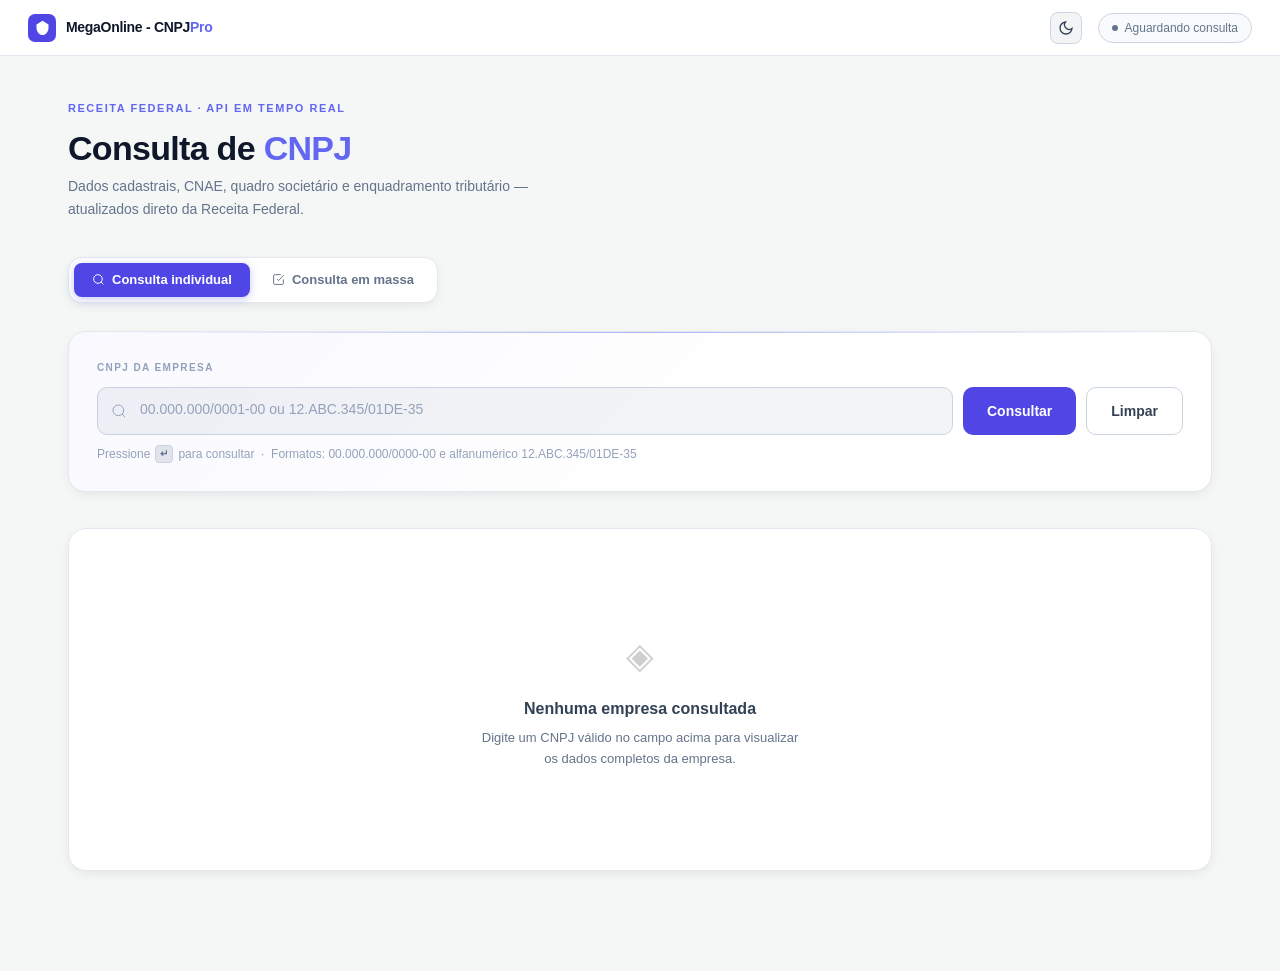
==== commit 43dc7f20: "feat(cnpj): aceita CNPJ alfanumérico na consulta individual e em massa As 12 primeiras posições pass" ====
--- a/index.html
+++ b/index.html
@@ -104,12 +104,12 @@
         <div class="s-row">
           <div class="s-wrap">
             <svg class="s-ico" viewBox="0 0 24 24"><circle cx="11" cy="11" r="8"/><path d="m21 21-4.35-4.35"/></svg>
-            <input class="s-in mono" id="cnpjInput" type="text" placeholder="00.000.000/0001-00" autocomplete="off" spellcheck="false"/>
+            <input class="s-in mono" id="cnpjInput" type="text" placeholder="00.000.000/0001-00 ou 12.ABC.345/01DE-35" maxlength="18" autocomplete="off" autocapitalize="characters" autocorrect="off" spellcheck="false" aria-label="CNPJ a consultar, numérico ou alfanumérico" />
           </div>
           <button class="btn btn-p" id="consultarBtn">Consultar</button>
           <button class="btn btn-g" id="limparBtn">Limpar</button>
         </div>
-        <div class="s-hint">Pressione <span class="kbd">↵</span> para consultar &nbsp;·&nbsp; Formato: 00.000.000/0000-00</div>
+        <div class="s-hint">Pressione <span class="kbd">↵</span> para consultar &nbsp;·&nbsp; Formatos: 00.000.000/0000-00 e alfanumérico 12.ABC.345/01DE-35</div>
         <div class="err" id="errorBox">
           <svg class="err-ic" viewBox="0 0 24 24"><circle cx="12" cy="12" r="10"/><path d="M12 8v4M12 16h.01"/></svg>
           <span id="errorText"></span>
@@ -248,7 +248,7 @@
         </div>
 
         <div class="bulk-textarea-wrap">
-          <textarea class="bulk-textarea" id="bulkInput" placeholder="11.111.111/0001-11&#10;22.222.222/0001-22&#10;33333333000133&#10;..." spellcheck="false"></textarea>
+          <textarea class="bulk-textarea" id="bulkInput" placeholder="11.111.111/0001-11&#10;22.222.222/0001-22&#10;33333333000133&#10;12.ABC.345/01DE-35&#10;..." spellcheck="false"></textarea>
           <div class="bulk-count-badge" id="bulkCountBadge">0 CNPJs</div>
         </div>
 
